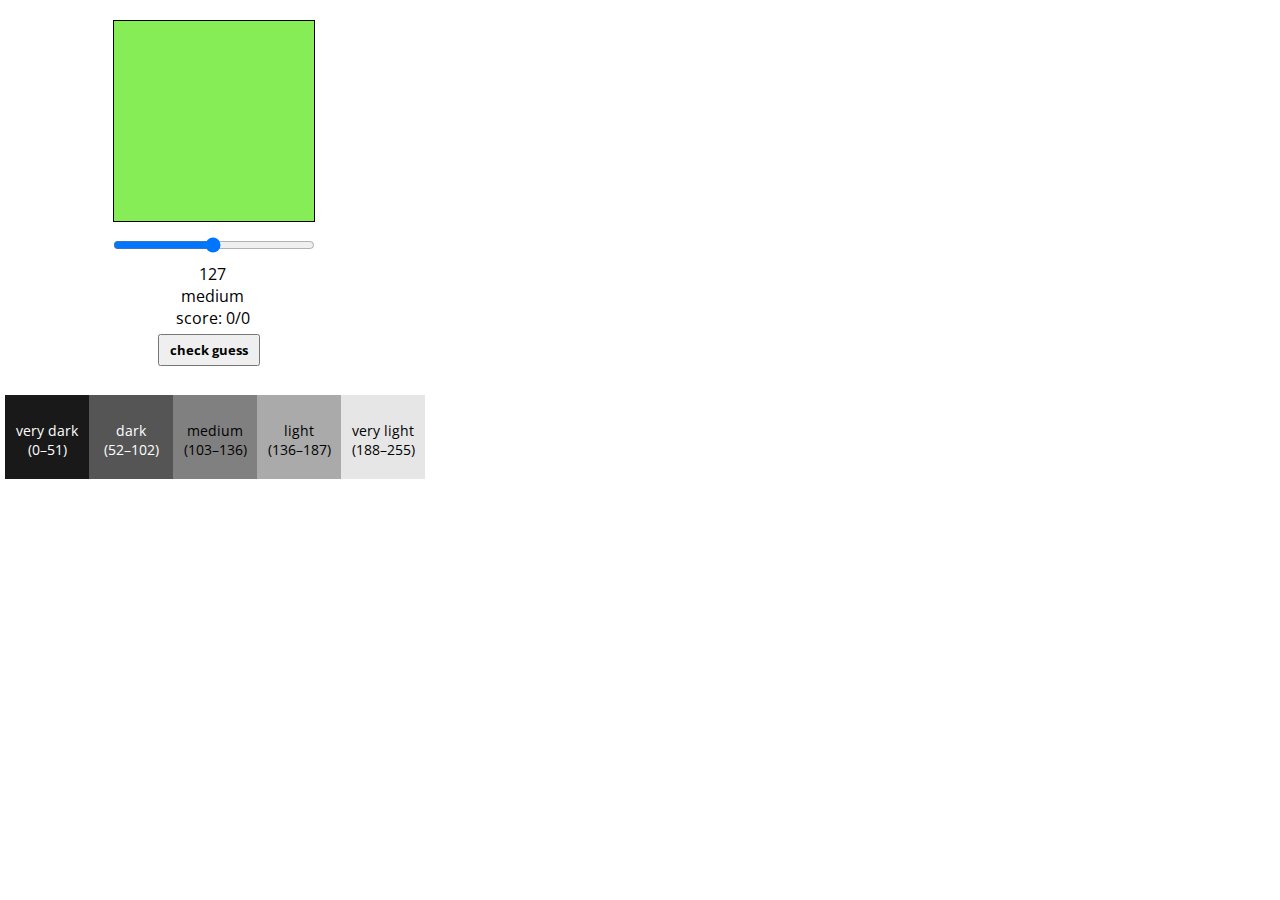
==== index.html @ 7e1eaa98 "first commit" ====
<!DOCTYPE html>
<html lang="en" dir="ltr">
    <head>
        <meta charset="utf-8">
        <title>color challenge</title>
        <link rel="stylesheet" href="style.css">
        <link rel="preconnect" href="https://fonts.googleapis.com">
        <link rel="preconnect" href="https://fonts.gstatic.com" crossorigin>
        <link href="https://fonts.googleapis.com/css2?family=Open+Sans&display=swap" rel="stylesheet">
        <script type="text/javascript" src="scripts.js"></script>
    </head>
    <body onload="setColor()">
        <div id="info">
            <div id="learn-text">learn mode</div>
            <input type="checkbox" id="learn" oninput="toggleLearn()">
        </div>
        <div class="columns" id="left">
            <div class="holders" class="color-holder">
                <div class="boxes" id="color-box"></div>
            </div>
            <div class="holders" id="buttons">
                <input type="range" min="0" value="127" max="255" id="guess" class="range" oninput="updateRangeVal()">
                <div class="text" id="range-val">127</div>
                <div class="text" id="category-guess">medium</div>
                <div class="text" id="score">score: 0/0</div>
                <div class="buttons">
                    <button type="button" id="check" onclick="checkGuess()">check guess</button>
                </div>
            </div>
        </div>

        <div class="columns" id="right">
            <div class="holders" class="color-holder">
                <div class="boxes" id="grey-box"></div>
            </div>
            <div class="holders" id="results">
                <input type="range" min="0" value="127" max="255" id="actual-range" class="range" disabled>
                <div id="actual"></div>
                <div id="category"></div>
                <div id="points"></div>
            </div>
            <div class="buttons">
                <button type="button" id="next" onclick="next()">next</button>
            </div>

        </div>
        
        <div id="references">
            <div class="refs" id="very-dark"><p>very dark<br>(0–51)</p></div>
            <div class="refs" id="dark"><p>dark<br>(52–102)</p></div>
            <div class="refs" id="medium"><p>medium<br>(103–136)</p></div>
            <div class="refs" id="light"><p>light<br>(136–187)</p></div>
            <div class="refs" id="very-light"><p>very light<br>(188–255)</p></div>
        </div>

    </body>
</html>
---- style.css ----
* {
    margin: 0;
    padding: 0;
    font-family: 'Open Sans', sans-serif;
}

button {
    padding: 5px 10px;
    font-size: 13px;
    font-weight: bold;
}

div {
    /* border: 1px dotted blue; */
}

#info {
    height: 65px;
    width: 100%;
    margin-top: 10px;
    display: none;
}

#learn-text {
    display: block;
    float: left;
}

#learn{
    display: block;
    float: left;
    transform: scale(1.25);
    margin: 5px 0 0 5px;
}

.columns {
    display: block;
    visibility: visible;
    float: left;
    width: 30%;
    height: 395px;
}

#left {
    margin-left: 1%;
}

.buttons {
    margin-top: 5px;
}

.holders {
    width: 100%;
}

.text {
    width: 200px;
    text-align: center;
    margin-left: 100px;
}

.range {
    width: 202px;
    margin-top: 15px;
}

.boxes {
    height: 200px;
    width: 200px;
    border: 1px black solid;
    margin-top: 20px;
}

.color-holder {
    height: 225px;
    display: block;
    float: left;
}

#color-box {
    background-color: rgb(220,220,220);
    margin-left: 100px;
}

#guess {
    margin-left: 100px;
}

#range-val {
    margin-top: 5px;
}

#check {
    display: block;
    margin-left: 145px;
}

#next {
    display: none;
    margin-left: 174px;
}

#right {
    visibility: hidden;
}

#grey-box {
    margin-left: 100px;
}

#results {
    width: 200px;
    text-align: center;
    margin-left: 100px;
    margin-top: 5px;
}

#points {
    color: blue;
}

#references {
    width: 95%;
    display: block;
    float: left;
    margin-left: 0.4%;
}

.refs {
    width: 84px;
    height: 84px;
    display: block;
    float: left;
    text-align: center;
    font-size: 14px;
}
.refs p {
    margin-top: 26px;
}

#very-dark {
    background-color: rgb(25, 25, 25);
    color: white;
}

#dark {
    background-color: rgb(85, 85, 85);
    color: white;
}

#medium {
    background-color: rgb(128, 128, 128);
    color: black;
}

#light {
    background-color: rgb(170, 170, 170);
    color: black;
}

#very-light {
    background-color: rgb(230, 230, 230);
    color: black;
}
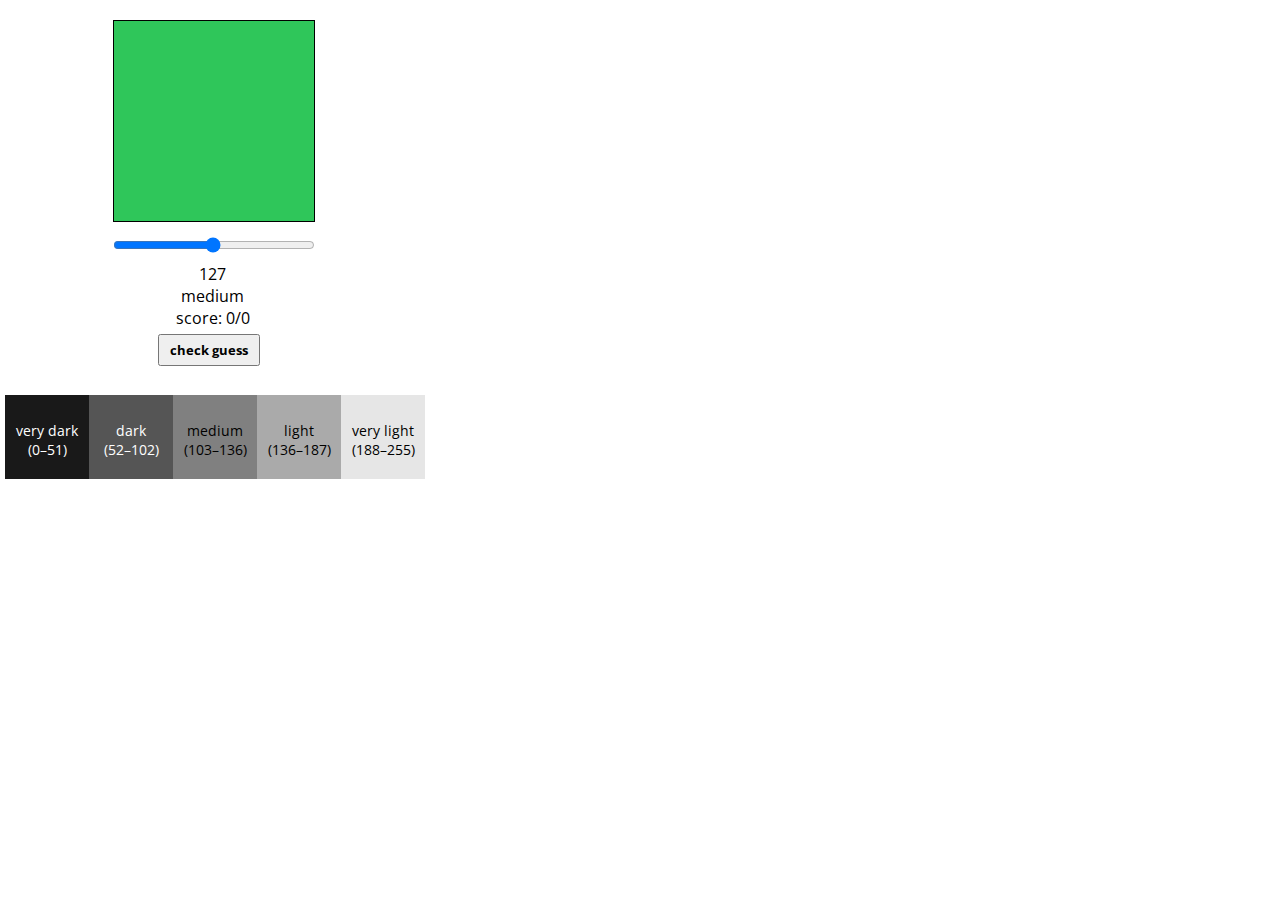
==== commit 0e4ce07e: "removed learn mode references" ====
--- a/index.html
+++ b/index.html
@@ -11,8 +11,6 @@
     </head>
     <body onload="setColor()">
         <div id="info">
-            <div id="learn-text">learn mode</div>
-            <input type="checkbox" id="learn" oninput="toggleLearn()">
         </div>
         <div class="columns" id="left">
             <div class="holders" class="color-holder">
@@ -44,7 +42,7 @@
             </div>
 
         </div>
-        
+
         <div id="references">
             <div class="refs" id="very-dark"><p>very dark<br>(0–51)</p></div>
             <div class="refs" id="dark"><p>dark<br>(52–102)</p></div>
